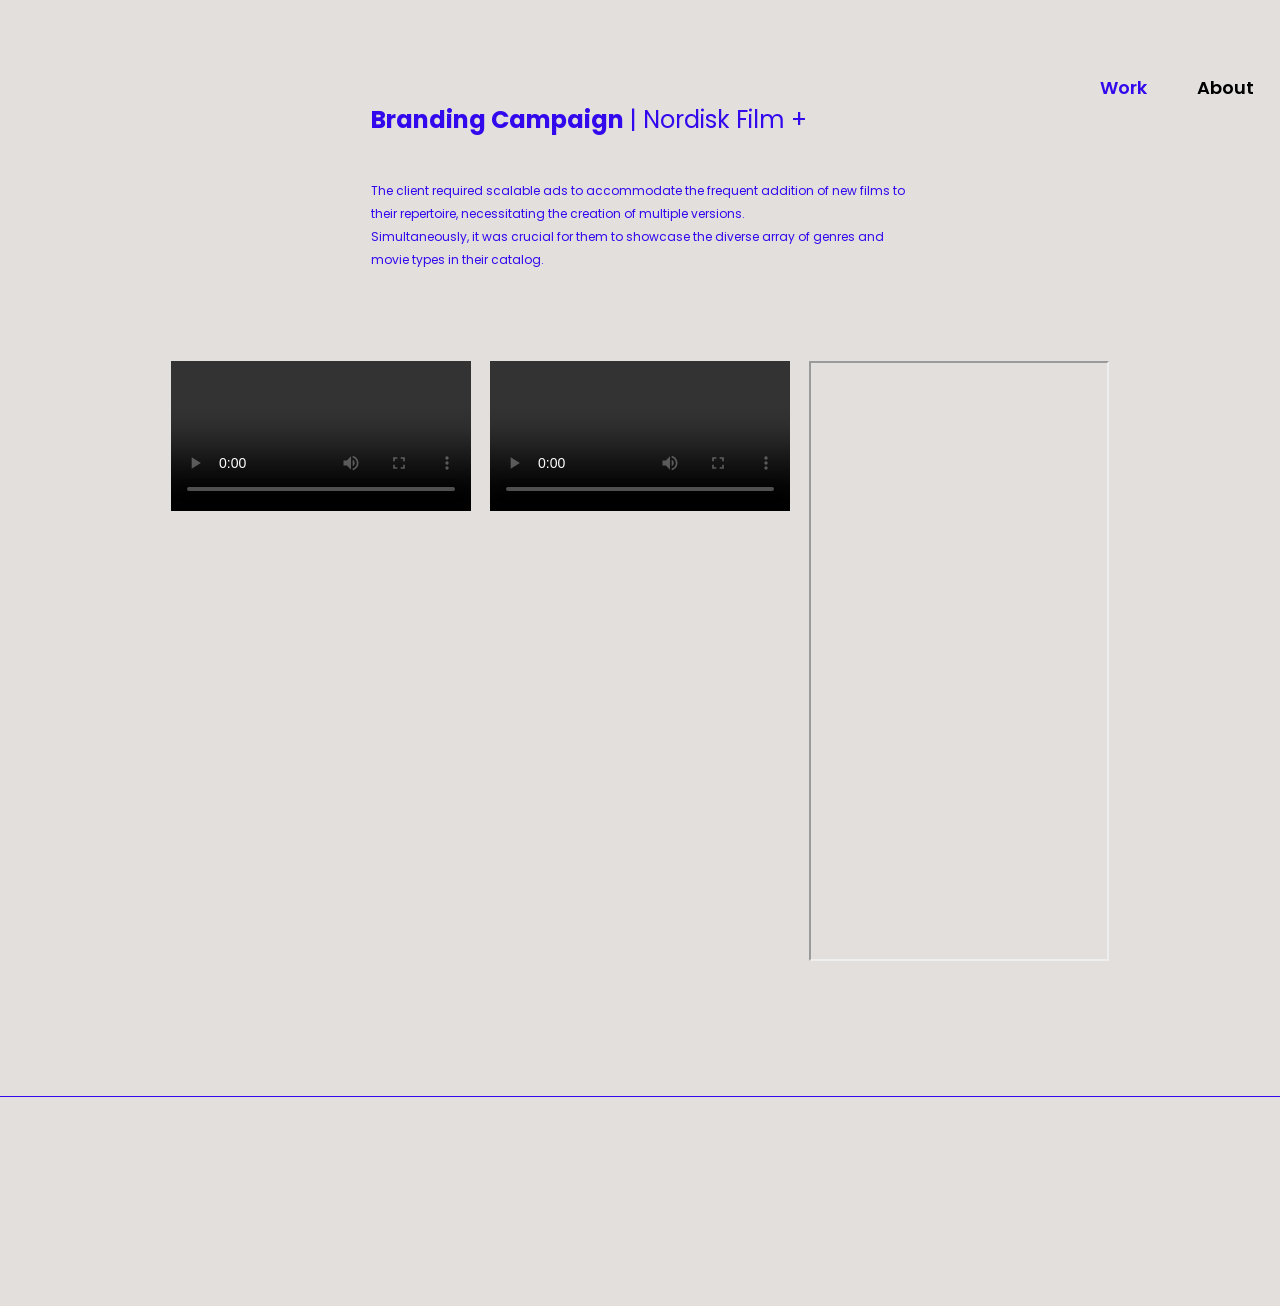
==== nf.html @ 63b5a123 "Add files via upload" ====
<!DOCTYPE html>
<html lang="en" >
<head>
  <meta charset="UTF-8">
  <meta name="viewport" content="width=device-width, initial-scale=1.0, minimum-scale=1.0">
  <title>Amalie Sølberg</title>
  <link rel="icon" href="img/fav.png" sizes="16x16" type="image/png">
  <link rel="stylesheet" href="https://maxcdn.bootstrapcdn.com/font-awesome/4.6.3/css/font-awesome.min.css">
<link rel="stylesheet" href="./styling.css">
<link rel="stylesheet" href="https://www.w3schools.com/w3css/4/w3.css">
<link rel="preconnect" href="https://fonts.gstatic.com">
<link href="https://fonts.googleapis.com/css2?family=Poppins:ital,wght@0,100;0,200;0,300;0,400;0,500;0,600;0,700;0,800;0,900;1,100;1,200;1,300;1,400;1,500;1,600;1,700;1,800;1,900&display=swap" rel="stylesheet">

</head>
<body>
<!-- partial:index.partial.html -->
<div class="nav-right visible-xs">
  <div class="button" id="btn">
    <div class="bar top"></div>
    <div class="bar middle"></div>
    <div class="bar bottom"></div>
  </div>
</div>
<!-- nav-right -->
<main>

  <div id="bar-top">
  <a href="index.html">
  <img id="logotops" src="img/logo-blue.png" alt="">
  </a>

  <div id="desk-nav">
    <h3 id="activepage">Work</h3>
    <h3><a href="about.html">About</a></h3>
  </div>

</div>
 
<div id="client-info">
<h3><b>Branding Campaign</b> | Nordisk Film +</h3>

<p>
  The client required scalable ads to accommodate the frequent addition of new films to their repertoire, necessitating the creation of multiple versions. <br>Simultaneously, it was crucial for them to showcase the diverse array of genres and movie types in their catalog.

</p>
</div>

<div id="client-container">

  <video controls>
    <source src="./Cases/nf/Kearlighed_meta_1080x1350.mp4" type="video/mp4" style="width:100%">
  </video>

  <video controls>
    <source src="./Cases/nf/Kearlighed_YT_1920x1080.mp4" type="video/mp4" style="width:100%">
  </video>

 <div id="iframe">
        <iframe src="https://amaliesoelberg.dk/Cases/nf/index.html" height="600px" width="300px">
        </iframe>
      </div>


</div>

<hr>


  
<div class="column">

  <div class="container">
    <div class="content">
      <a href="./drommehaven.html">
        <div class="content-overlay"></div>
        <img class="content-image" src="img/dromehaven.jpg" alt="">
        <div class="content-details fadeIn-bottom">
          <h3 class="content-title">Drømmehaven</h3>
          <p class="content-text">visual identity, layout, video, mail</p>
        </div>
      </a>
    </div>
  </div>

    <div class="container">
      <div class="content">
        <a href="./gj.html">
          <div class="content-overlay"></div>
          <img class="content-image" src="img/gj.jpg" alt="">
          <div class="content-details fadeIn-bottom">
            <h3 class="content-title">Georg Jensen</h3>
            <p class="content-text">video editing</p>
          </div>
        </a>
      </div>
    </div>

    <div class="container">
      <div class="content">
        <a href="./mere.html">
          <div class="content-overlay"></div>
          <img class="content-image" src="img/mere.png" alt="">
          <div class="content-details fadeIn-bottom">
            <h3 class="content-title">mere</h3>
            <p class="content-text">logo</p>
          </div>
        </a>
      </div>
    </div>

    <div class="container">
      <div class="content">
        <a href="./s360.html">
          <div class="content-overlay"></div>
          <img class="content-image" src="img/s360.gif" alt="">
          <div class="content-details fadeIn-bottom">
            <h3 class="content-title">s360</h3>
            <p class="content-text">animation, html5, layout</p>
          </div>
        </a>
      </div>
    </div>

    <div class="container">
      <div class="content">
        <a href="./bareen.html">
          <div class="content-overlay"></div>
          <img class="content-image" src="img/bareen.jpg" alt="">
          <div class="content-details fadeIn-bottom">
            <h3 class="content-title">Bareen</h3>
            <p class="content-text">animation</p>
          </div>
        </a>
      </div>
    </div>

    <div class="container">
      <div class="content">
        <a href="./hc.html">
          <div class="content-overlay"></div>
          <img class="content-image" src="img/hc.png" alt="">
          <div class="content-details fadeIn-bottom">
            <h3 class="content-title">huscompagniet</h3>
            <p class="content-text">animation, layout</p>
          </div>
        </a>
      </div>
    </div>

    <div class="container">
      <div class="content">
        <a href="./minjul.html">
          <div class="content-overlay"></div>
          <img class="content-image" src="img/minjul.png" alt="">
          <div class="content-details fadeIn-bottom">
            <h3 class="content-title">Min jul</h3>
            <p class="content-text">strategy, visual identity, video, layout, mail</p>
          </div>
        </a>
      </div>
    </div>

    <div class="container">
      <div class="content">
        <a href="./kurser.html">
          <div class="content-overlay"></div>
          <img class="content-image" src="img/Frame.jpg" alt="">
          <div class="content-details fadeIn-bottom">
            <h3 class="content-title">bonnier kurser</h3>
            <p class="content-text">strategy, visual identity, mockup, prototyping</p>
          </div>
        </a>
      </div>
    </div>

    <div class="container">
      <div class="content">
        <a href="./myhome.html">
          <div class="content-overlay"></div>
          <img class="content-image" src="img/myhome.gif" alt="">
          <div class="content-details fadeIn-bottom">
            <h3 class="content-title">Myhome</h3>
            <p class="content-text">animation, layout</p>
          </div>
        </a>
      </div>
    </div>


    <div class="container">
      <div class="content">
        <a href="./nf.html">
          <div class="content-overlay"></div>
          <img class="content-image" src="img/nf.jpg" alt="">
          <div class="content-details fadeIn-bottom">
            <h3 class="content-title">Nordisk film+</h3>
            <p class="content-text">animation, html5</p>
          </div>
        </a>
      </div>
    </div>

</div>
<!--1 slutter-->


<!-- MOBIL BAR-->
  <nav>
    <div class="nav-right hidden-xs">
      <div class="button" id="btn">
        <div class="bar top"></div>
        <!--<div class="bar middle"></div>-->
        <div class="bar bottom"></div>
      </div>
    </div>
    <!-- nav-right -->
  </nav>

</main>

<div class="sidebar">
  <ul class="sidebar-list">
    <li class="sidebar-item"><a href="index.html" class="sidebar-anchor1">Work</a></li>
    <li class="sidebar-item"><a href="about.html" class="sidebar-anchor">About</a></li>
  </ul>
</div>
<!-- MOBIL BAR SLUT-->



<!-- partial -->
  <script src='https://cdnjs.cloudflare.com/ajax/libs/jquery/2.2.2/jquery.min.js'></script><script  src="./script.js"></script>

</body>
</html>
---- styling.css ----
@import url(https://fonts.googleapis.com/css?family=Arimo:400,400italic,700,700italic);

body {
  
  height: 100%;
  padding: 0;
  margin: 0;
  font-family: 'Poppins', sans-serif;
  font-weight: 100;  
}

main {
  z-index: 2;
  position: relative;
  height: 100%;
  background-color: #e2dfdc;
  -webkit-transition: transform .7s ease-in-out;
  -moz-transition: transform .7s ease-in-out;
  -ms-transition: transform .7s ease-in-out;
  -o-transition: transform .7s ease-in-out;
  transition: transform .7s ease-in-out;
}
.column {
  max-width: 100%;
  display: flex;
  flex-direction: row;
  flex-wrap: wrap;
  justify-content: space-around;
  margin-top: 15%;
}

.container{
  width: 45%;
  display: flex;
  flex-direction: row;
  flex-wrap: wrap;
}

#sidea {
  text-decoration: none;
}

#logotops{
  z-index: 100;
  width: 15%;
  margin-top: 6%;
  margin-left: 10%;
}

#desk-nav {
  display: none;
}

#bar-top {
  position: -webkit-sticky; /* Safari */
  position: sticky;
  top: 0;
  z-index: 12345678;
}

#bar-top h3{
  font-family: "Poppins", sans-serif;
  font-weight: 600;
}

#activepage{
  font-weight: 900;
  color: #3209ED;
}

hr {
  border: 0;
  border-top: 1px solid #3209ED !important;
  margin: 20px 0;
}


#client-info {
  max-width: 90%;
  margin: auto;
  margin-top: 15%;
  margin-bottom: 7%;
}


#client-info h3, p {
  color: #3209ED;
}

#client-info h3 {
  font-family: "Poppins", sans-serif;
}

#client-info p {
  padding-top: 30px;
  font-size: 12px;
  line-height: 1.9;
  font-family: "Poppins", sans-serif;
  font-weight: 400;
}

#client-container {
  max-width: 90%;
  margin: auto;
  margin-bottom: 10%;
  display: flex;
  flex-direction: column;
  align-items: center;
}

#client-container img, #client-container video{
  max-width: 100%;
  padding-bottom: 28px;
}

.sidebar {
  height: 100%;
  width: 50%;
  position: fixed;
  top: 0;
  z-index: 1;
  right: 0;
  background-color: #fff;
  font-family: 'Poppins', sans-serif;
}
  
  .container .title{
    color: #1a1a1a;
    text-align: center;
    margin-bottom: 10px;
  }
  
  .content {
    position: relative;
    width: 100%;
    margin: auto;
    overflow: hidden;
  }
  
  .content .content-overlay {
    background: #3309ed95;
    position: absolute;
    height: 100%;
    width: 100%;
    left: 0;
    top: 0;
    bottom: 0;
    right: 0;
    opacity: 0;
    -webkit-transition: all 0.4s ease-in-out 0s;
    -moz-transition: all 0.4s ease-in-out 0s;
    transition: all 0.4s ease-in-out 0s;
  }
  
  .content:hover .content-overlay{
    opacity: 1;
  }
  
  .content-image{
    width: 100%;
  }
  
  .content-details {
    position: absolute;
    text-align: center;
    width: 100%;
    top: 50%;
    left: 50%;
    opacity: 0;
    -webkit-transform: translate(-50%, -50%);
    -moz-transform: translate(-50%, -50%);
    transform: translate(-50%, -50%);
    -webkit-transition: all 0.3s ease-in-out 0s;
    -moz-transition: all 0.3s ease-in-out 0s;
    transition: all 0.3s ease-in-out 0s;
  }
  
  .content:hover .content-details{
    top: 50%;
    left: 50%;
    opacity: 1;
  }
  
  .content-details h3{
    color: #fff;
    font-weight: 500;
    letter-spacing: 0.11em;
    margin-bottom: 0.5em;
    text-transform: uppercase;
  }
  
  .content-details p{
    color: #fff;
    font-size: 0.8em;
  }
  
  .nav-list {
    display: block;
  }
  
  
  


/*NAV STARTER*/
.bar {
  display: block;
  height: 4px;
  width: 31px;
  background-color: #3209ED;
  margin: 7px auto;
}

.button {
  cursor: pointer;
  display: inline-block;
  width: auto;
  margin: 0 auto;
  -webkit-transition: all .7s ease;
  -moz-transition: all .7s ease;
  -ms-transition: all .7s ease;
  -o-transition: all .7s ease;
  transition: all .7s ease;
}

.nav-right {
  position: fixed;
  right: 7%;
  top: 4%;
}

.nav-right.visible-xs {
  z-index: 3;
}

.hidden-xs {
  display: none;
}

.middle {
  margin: 0 auto;
}

.bar {
  -webkit-transition: all .7s ease;
  -moz-transition: all .7s ease;
  -ms-transition: all .7s ease;
  -o-transition: all .7s ease;
  transition: all .7s ease;
}

.nav-right.visible-xs .active .bar {
  background-color: #3209ED;
  -webkit-transition: all .7s ease;
  -moz-transition: all .7s ease;
  -ms-transition: all .7s ease;
  -o-transition: all .7s ease;
  transition: all .7s ease;
}

.button.active .top {
  -webkit-transform: translateY(15px) rotateZ(45deg);
  -moz-transform: translateY(15px) rotateZ(45deg);
  -ms-transform: translateY(15px) rotateZ(45deg);
  -o-transform: translateY(15px) rotateZ(45deg);
  transform: translateY(7px) rotateZ(45deg);
}

.button.active .bottom {
  -webkit-transform: translateY(-15px) rotateZ(-45deg);
  -moz-transform: translateY(-15px) rotateZ(-45deg);
  -ms-transform: translateY(-15px) rotateZ(-45deg);
  -o-transform: translateY(-15px) rotateZ(-45deg);
  transform: translateY(-15px) rotateZ(-45deg);
}

.button.active .middle {
  width: 0;
}

.move-to-left {
  -webkit-transform: translateX(-50%);
  -moz-transform: translateX(-50%);
  -ms-transform: translateX(-50%);
  -o-transform: translateX(-50%);
  transform: translateX(-50%);
}

nav {
  padding-top: 30px;
}

.sidebar-list {
  padding: 0;
  margin: 0;
  list-style: none;
  position: relative;
  margin-top: 150px;
  text-align: center;
}

.sidebar-item {
  margin: 30px 0;
  opacity: 0;
  -webkit-transform: translateY(-20px);
  -moz-transform: translateY(-20px);
  -ms-transform: translateY(-20px);
  -o-transform: translateY(-20px);
  transform: translateY(-20px);
}

.sidebar-item:first-child {
  -webkit-transition: all .7s .2s ease-in-out;
  -moz-transition: all .7s .2s ease-in-out;
  -ms-transition: all .7s .2s ease-in-out;
  -o-transition: all .7s .2s ease-in-out;
  transition: all .7s .2s ease-in-out;
}

.sidebar-item:nth-child(2) {
  -webkit-transition: all .7s .4s ease-in-out;
  -moz-transition: all .7s .4s ease-in-out;
  -ms-transition: all .7s .4s ease-in-out;
  -o-transition: all .7s .4s ease-in-out;
  transition: all .7s .4s ease-in-out;
}

.sidebar-item:nth-child(3) {
  -webkit-transition: all .7s .6s ease-in-out;
  -moz-transition: all .7s .6s ease-in-out;
  -ms-transition: all .7s .6s ease-in-out;
  -o-transition: all .7s .6s ease-in-out;
  transition: all .7s .6s ease-in-out;
}

.sidebar-item:last-child {
  -webkit-transition: all .7s .8s ease-in-out;
  -moz-transition: all .7s .8s ease-in-out;
  -ms-transition: all .7s .8s ease-in-out;
  -o-transition: all .7s .8s ease-in-out;
  transition: all .7s .6s ease-in-out;
}

.sidebar-item.active {
  opacity: 1;
  -webkit-transform: translateY(0px);
  -moz-transform: translateY(0px);
  -ms-transform: translateY(0px);
  -o-transform: translateY(0px);
  transform: translateY(0px);
}

.sidebar-anchor {
  color: #000;
  text-decoration: none;
  font-size: 1.8em;
  position: relative;
  padding-bottom: 7px;
}

.sidebar-anchor1 {
  color: #3209ED;
  text-decoration: none;
  font-size: 1.8em;
  position: relative;
  padding-bottom: 7px;
  font-weight: 900;
}

.sidebar-anchor:before {
  content: "";
  width: 0;
  height: 2px;
  position: absolute;
  bottom: 0;
  left: 0;
  background-color: #FFF;
  -webkit-transition: all .7s ease-in-out;
  -moz-transition: all .7s ease-in-out;
  -ms-transition: all .7s ease-in-out;
  -o-transition: all .7s ease-in-out;
  transition: all .7s ease-in-out;
}

.sidebar-anchor:hover:before {
  width: 100%;
}

.ua {
  position: absolute;
  bottom: 20px;
  left: 30px;
}

.fa {
  font-size: 1.4em;
  color: #7199a5;
  -webkit-transition: all 1s ease;
  -moz-transition: all 1s ease;
  -ms-transition: all 1s ease;
  -o-transition: all 1s ease;
  transition: all 1s ease;
}

.ua:hover .fa {
  color: #FFF;
  -webkit-transform: scale(1.3);
  -moz-transform: scale(1.3);
  -ms-transform: scale(1.3);
  -o-transform: scale(1.3);
  transform: scale(1.3);
  -webkit-transition: all 1s ease;
  -moz-transition: all 1s ease;
  -ms-transition: all 1s ease;
  -o-transition: all 1s ease;
  transition: all 1s ease;
}

/*NAV SLUTTER*/


@media screen and (min-width: 768px){
  .nav-right {
    position: absolute;
  }
  
  .hidden-xs {
    display: none;
  }
  
  .visible-xs {
    display: none;
  }

  #logotops {
      width: 10%;
      margin-top: 3%;
      margin-left: 7%;
  }

  #desk-nav {
    display: inline-flex;
    float: right;
    margin-top: 5%;
    margin-right: 2%;
  }

  #desk-nav a {
    text-decoration: none;
  }

  #desk-nav h3 {
    padding-left: 50px;
  }

  .column {
    max-width: 87%;
    display: flex;
    flex-direction: row;
    flex-wrap: wrap;
    justify-content: space-around;
    margin: auto;
    margin-top: 7%;
  }

  .container {
    width: 30%;
  }

  #bar-top h3 {
    font-size: 18px;}

  #client-info {
    max-width: 50%;}

  #client-container {
    display: flex;
    flex-direction: row;
    max-width: 80%;
    flex-wrap: wrap;
    column-gap: 10px;
    justify-content: center;
}

  #client-container img, #client-container video {
    max-width: 48%;
    padding-bottom: 10px;
}



}


@media screen and (min-width: 900px){

}


@media screen and (min-width: 1024px) {
  #logotops{
    width: 8%;
  }

  #client-container img, #client-container video {
    max-width: 31%;
}

#client-container {
  column-gap: 19px;
  align-items: flex-start;
}

  #client-info {
    margin-top: 5%;
    max-width: 42%;
    margin-bottom: 7%;
  }

}


@media screen and (min-width: 1694px) {
  #logotops{
    width: 7%;
  }
}
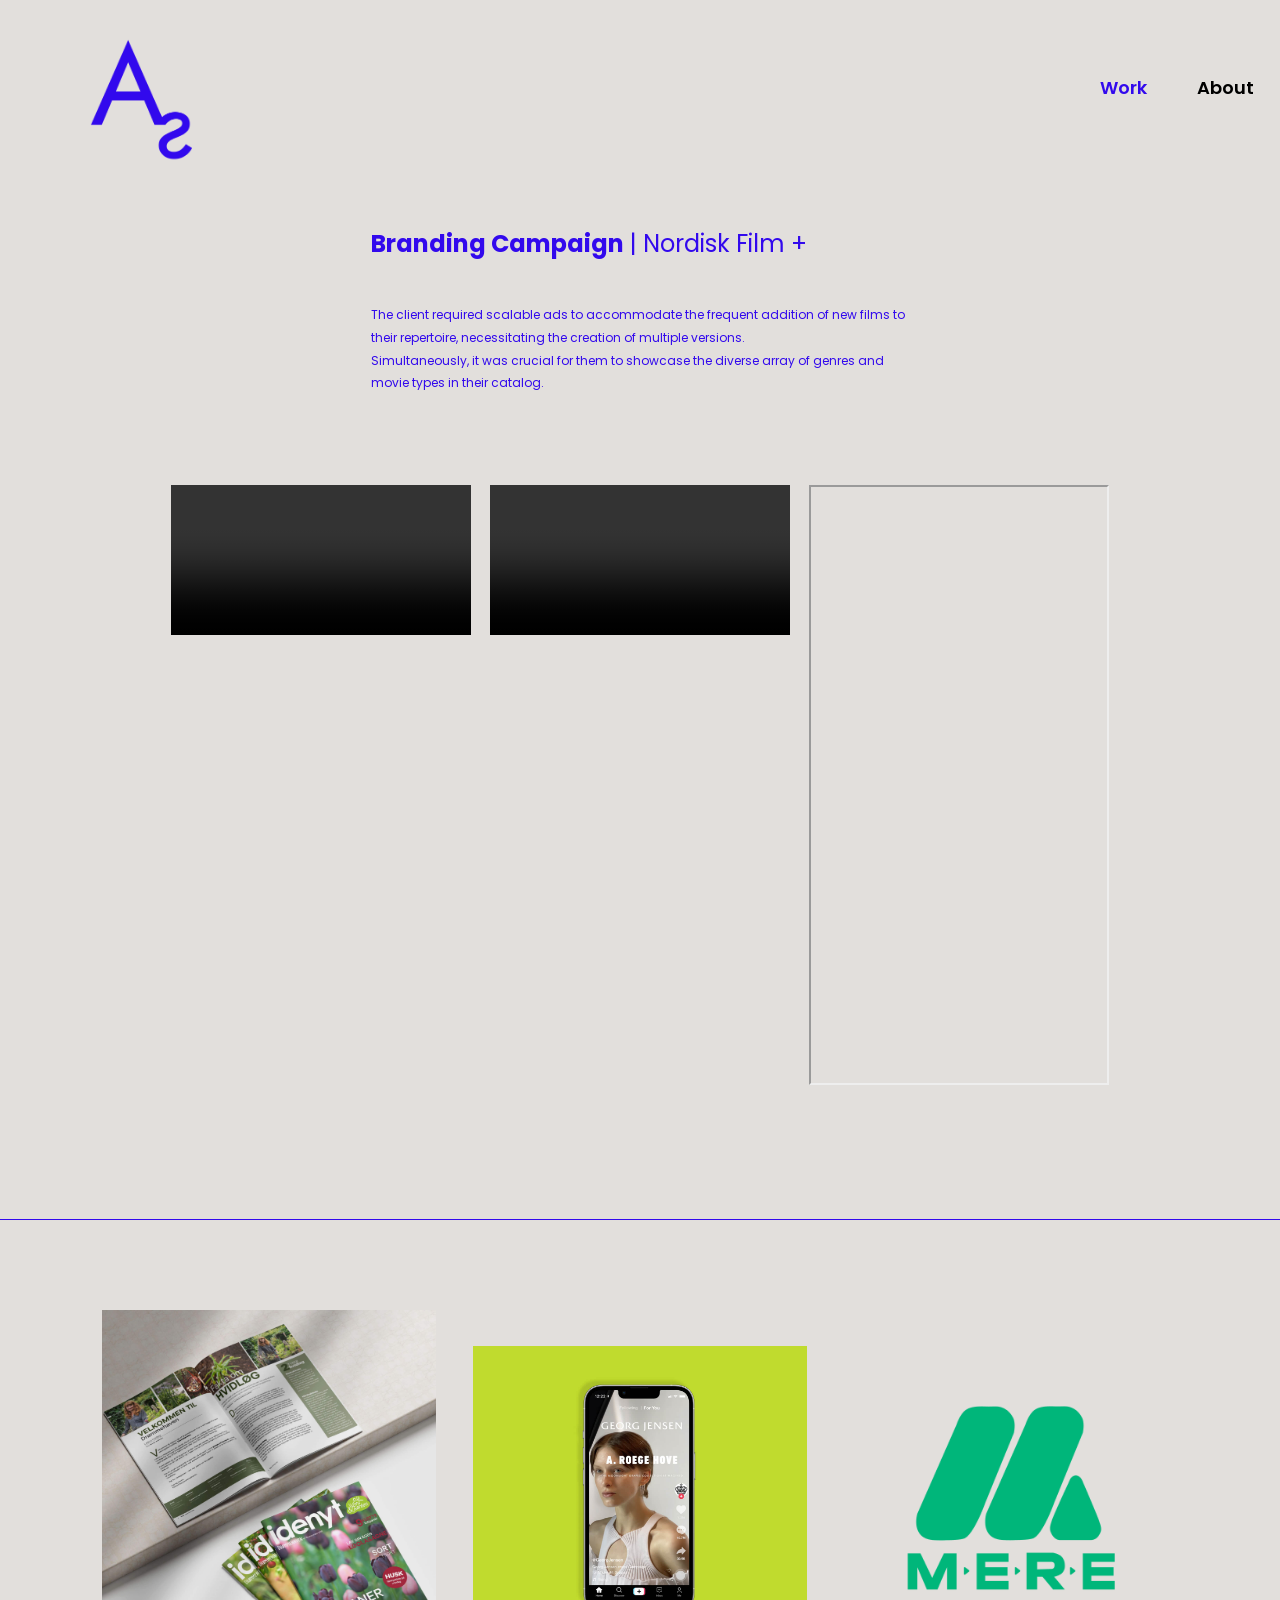
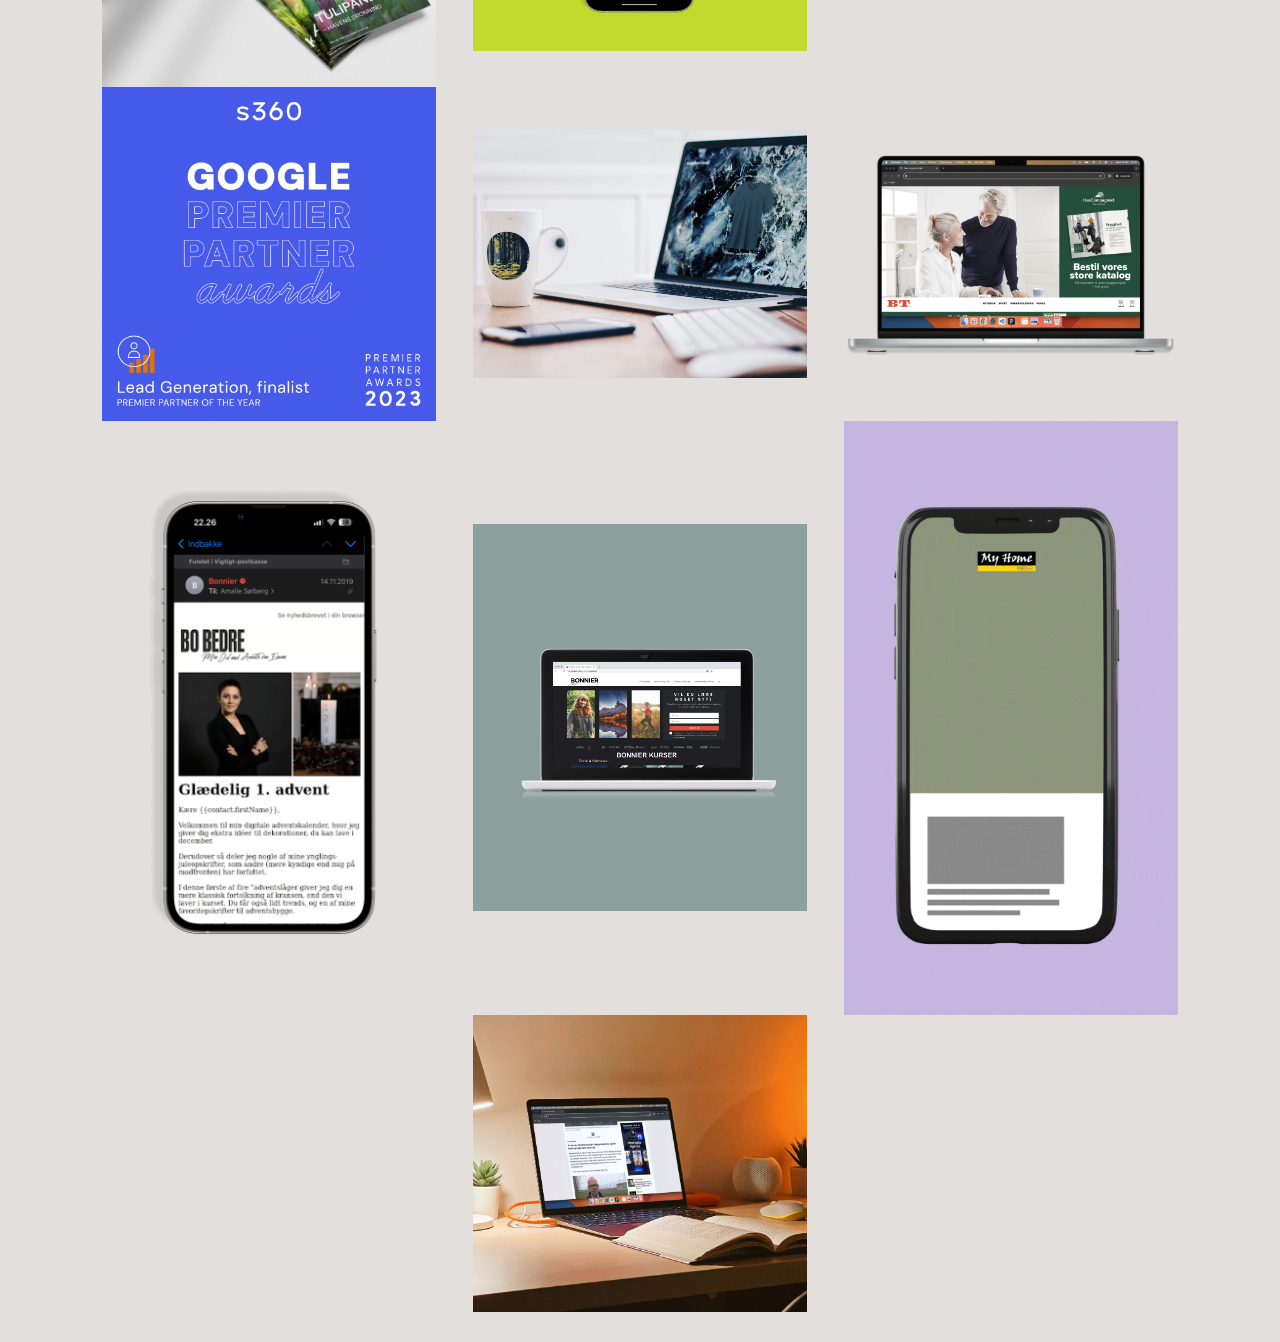
==== commit 4221865e: "Add files via upload" ====
--- a/nf.html
+++ b/nf.html
@@ -56,7 +56,7 @@
   </video>
 
  <div id="iframe">
-        <iframe src="https://amaliesoelberg.dk/Cases/nf/index.html" height="600px" width="300px">
+        <iframe src="https://github.com/Asoelberg/Portfolio/blob/main/Cases/nf/index.html" height="600px" width="300px">
         </iframe>
       </div>
 
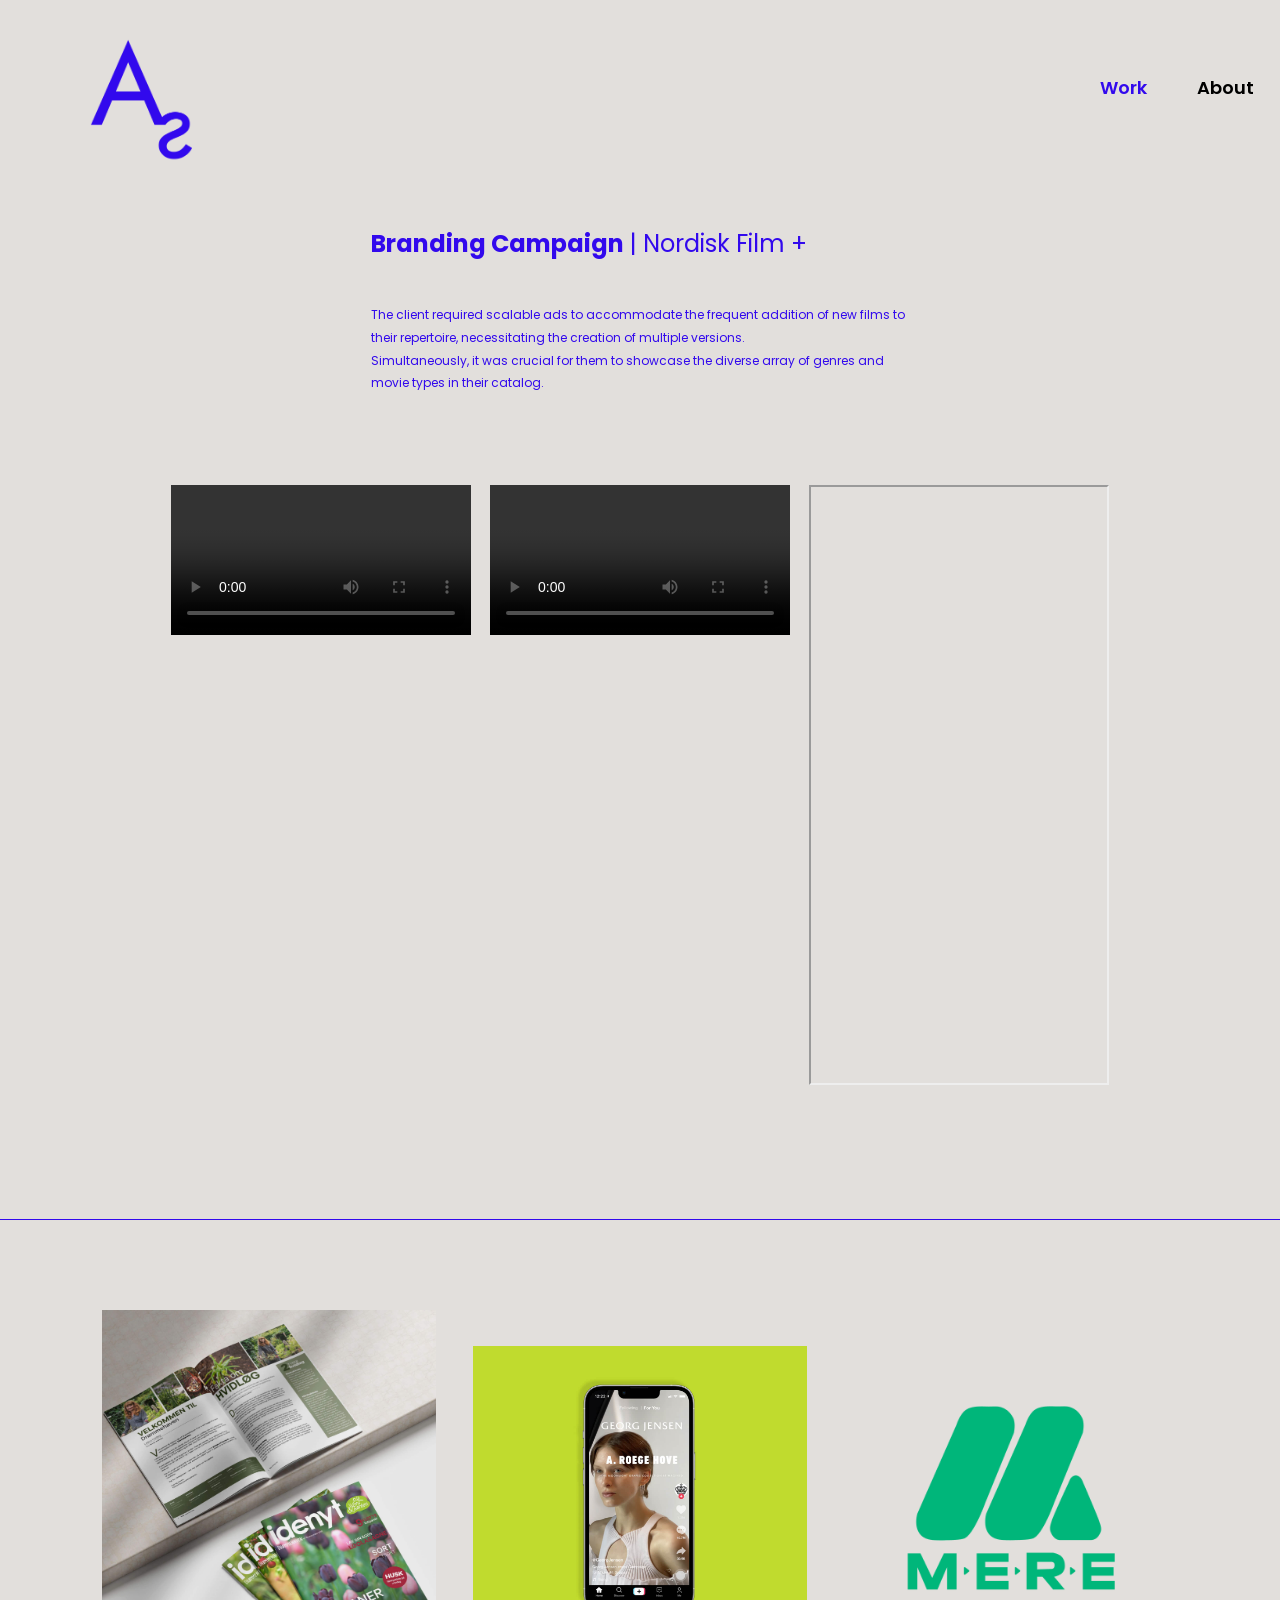
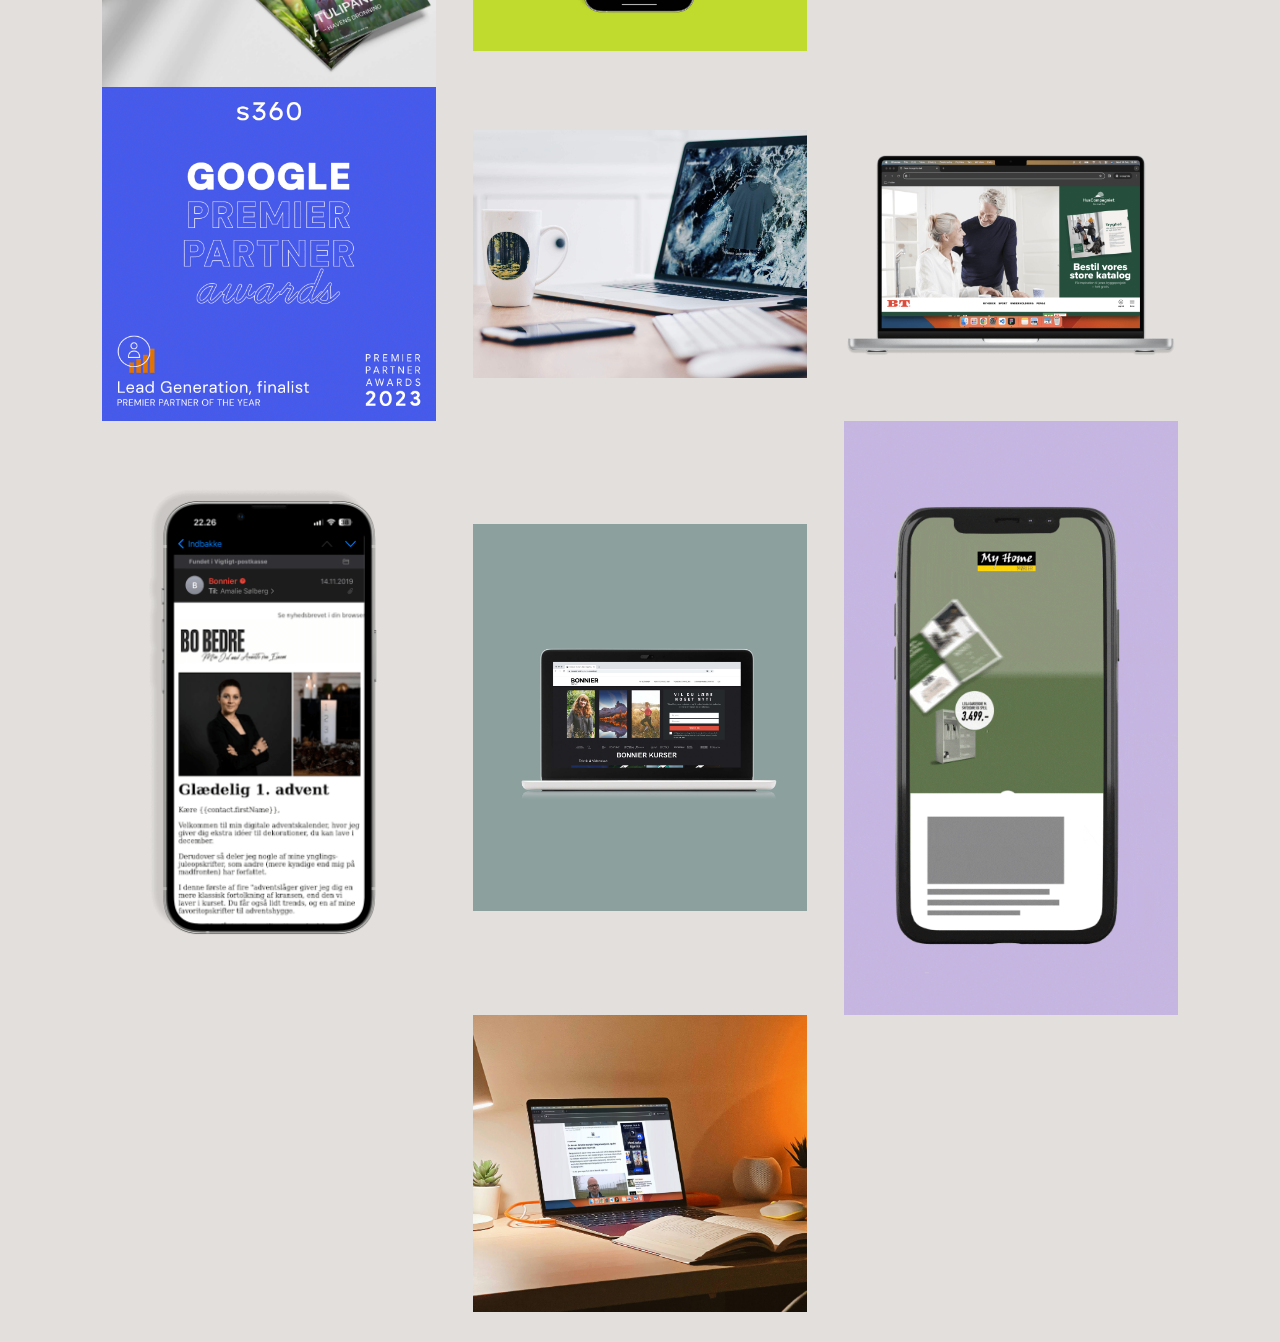
==== commit fa3e281c: "Add files via upload" ====
--- a/nf.html
+++ b/nf.html
@@ -56,7 +56,7 @@
   </video>
 
  <div id="iframe">
-        <iframe src="https://github.com/Asoelberg/Portfolio/blob/main/Cases/nf/index.html" height="600px" width="300px">
+        <iframe src="https://github.com/Asoelberg/Portfolio/blob/4221865e8d9c08e4cfe0229c85b3474c95813eb9/index.html" height="600px" width="300px">
         </iframe>
       </div>
 
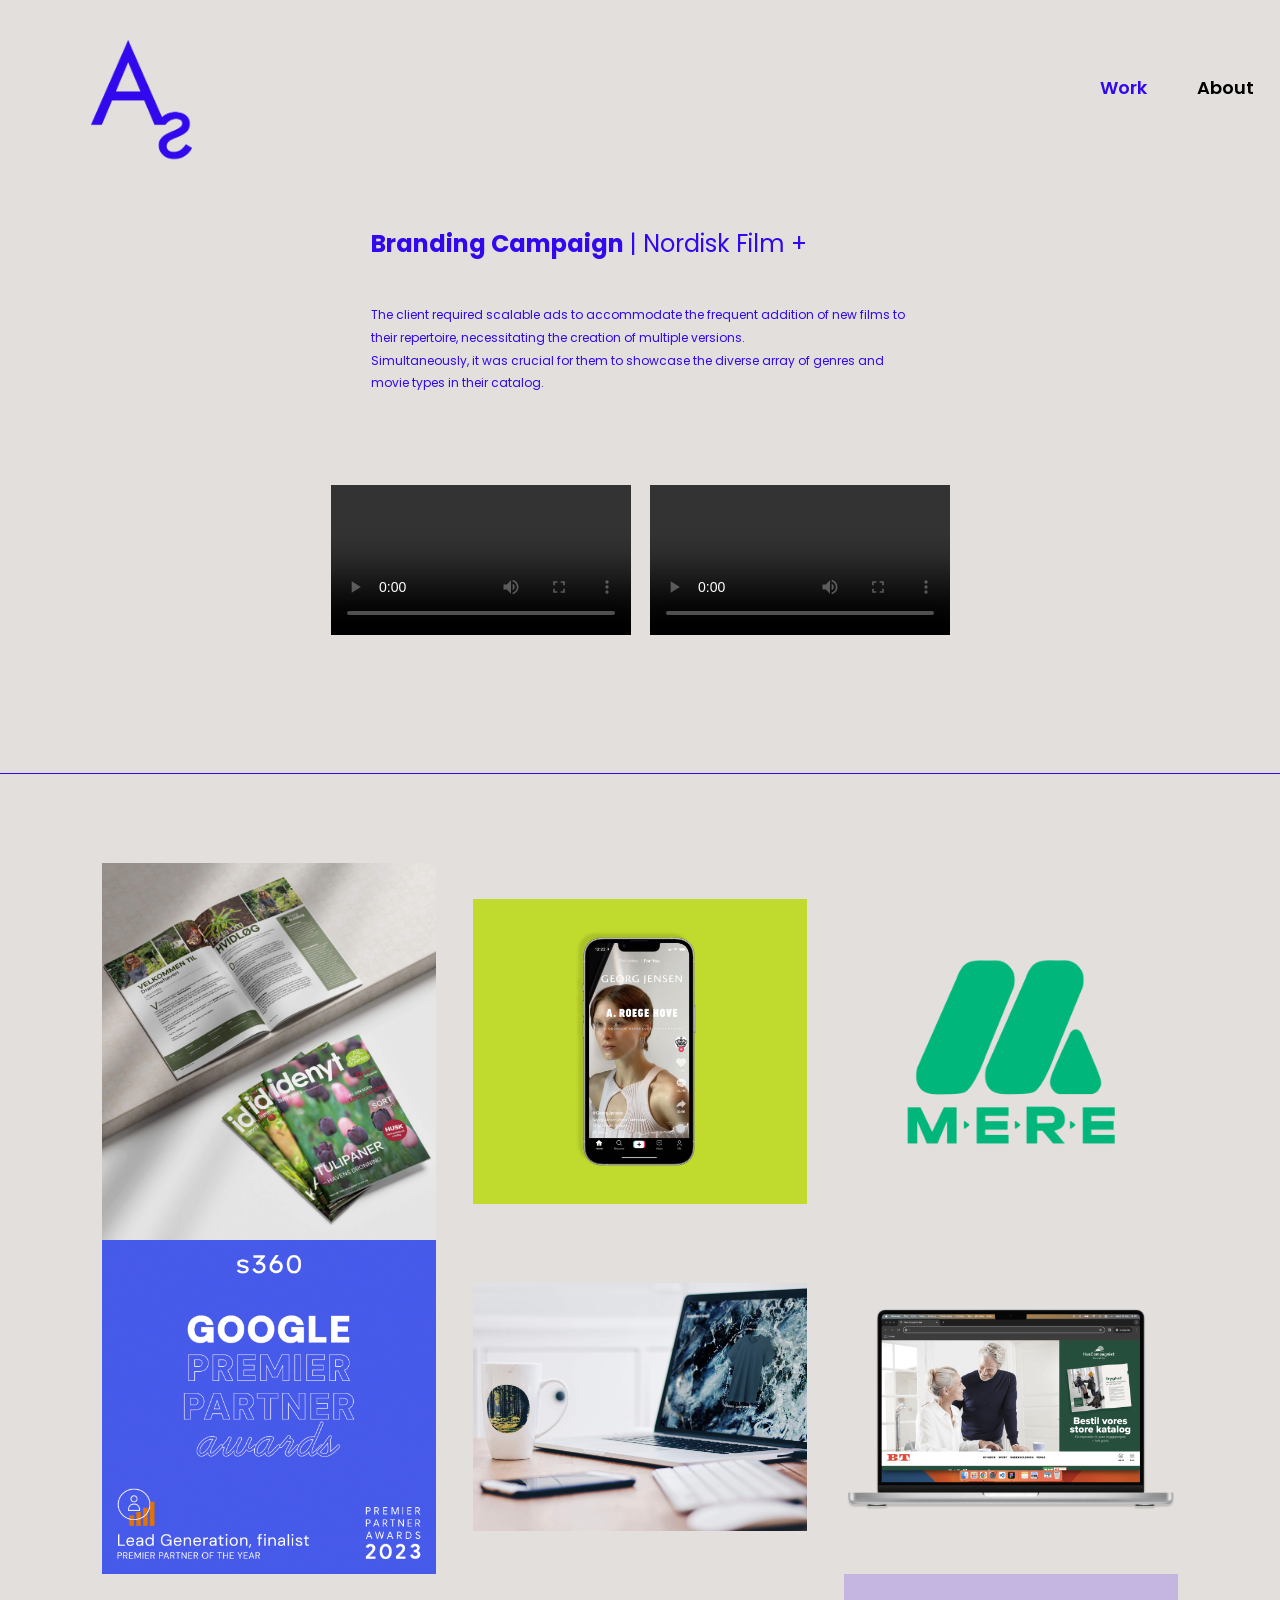
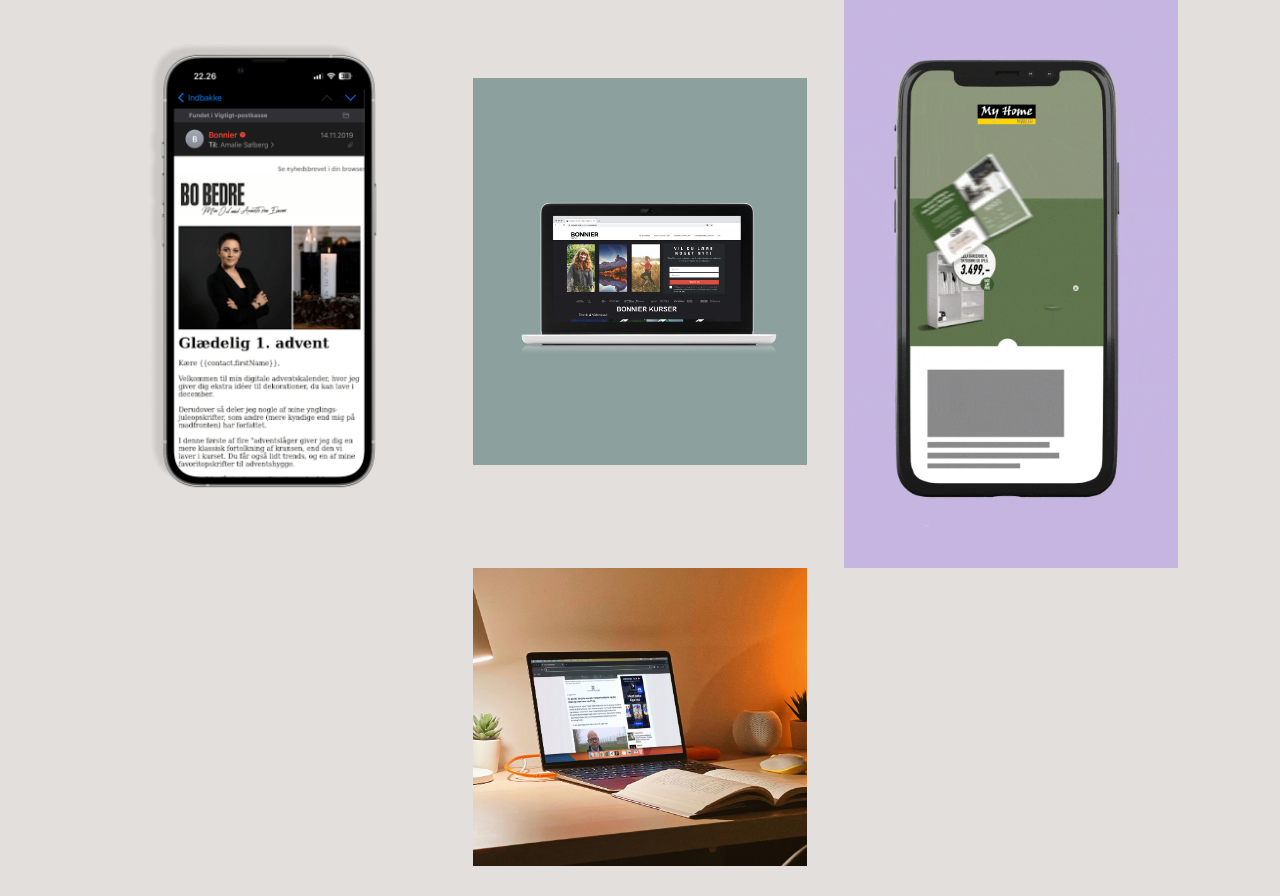
==== commit d4780a7e: "Add files via upload" ====
--- a/nf.html
+++ b/nf.html
@@ -55,10 +55,6 @@
     <source src="./Cases/nf/Kearlighed_YT_1920x1080.mp4" type="video/mp4" style="width:100%">
   </video>
 
- <div id="iframe">
-        <iframe src="https://github.com/Asoelberg/Portfolio/blob/4221865e8d9c08e4cfe0229c85b3474c95813eb9/index.html" height="600px" width="300px">
-        </iframe>
-      </div>
 
 
 </div>
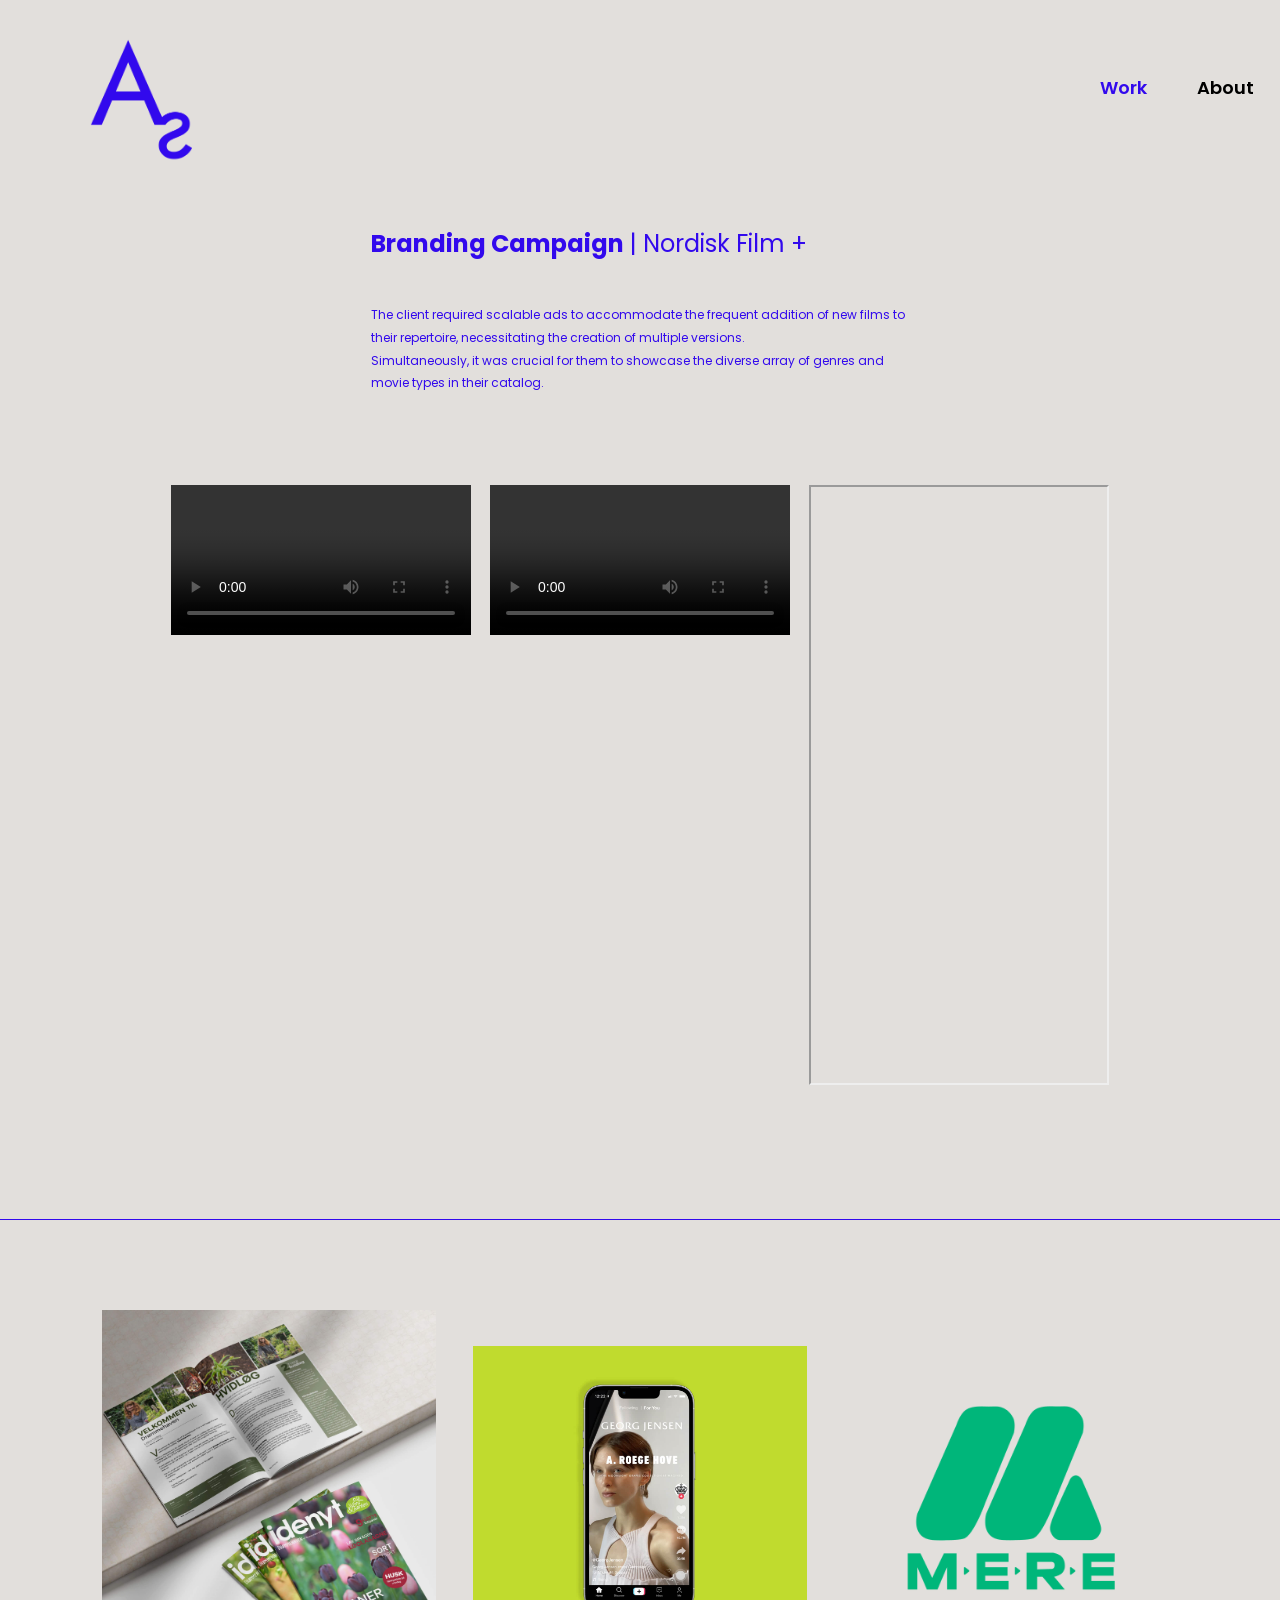
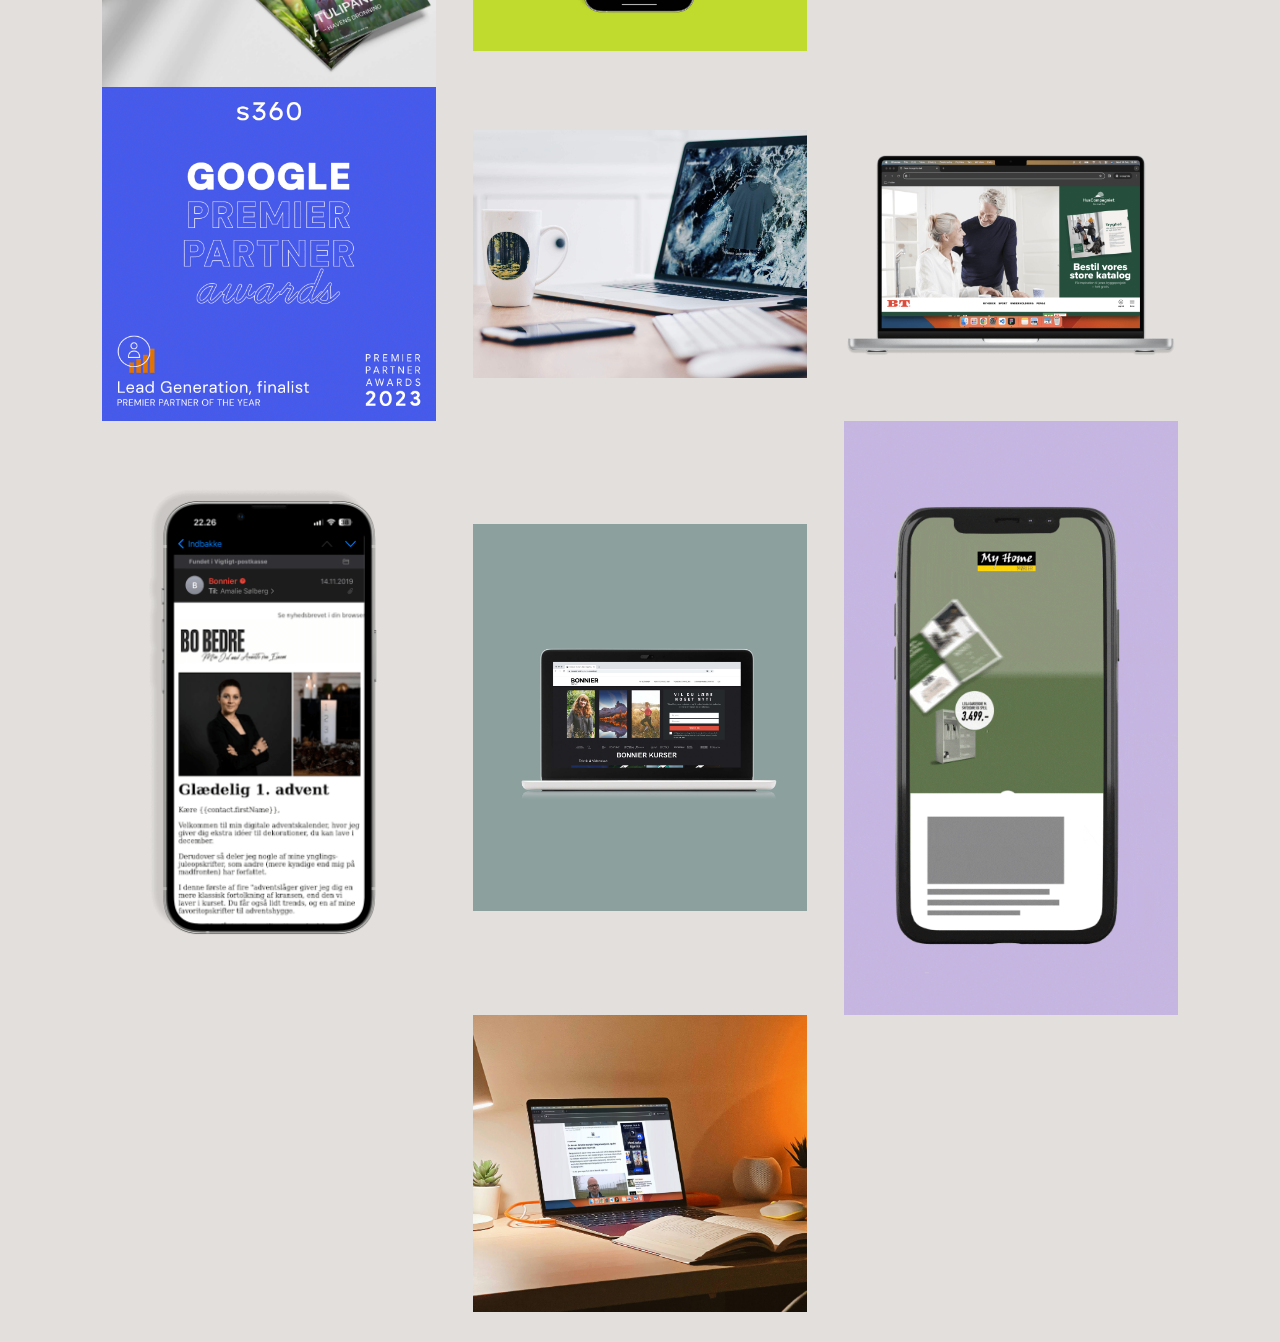
==== commit e542e364: "Add files via upload" ====
--- a/nf.html
+++ b/nf.html
@@ -55,6 +55,10 @@
     <source src="./Cases/nf/Kearlighed_YT_1920x1080.mp4" type="video/mp4" style="width:100%">
   </video>
 
+ <div id="iframe">
+        <iframe src="Cases/nf/index.html" height="600px" width="300px">
+        </iframe>
+      </div>
 
 
 </div>
